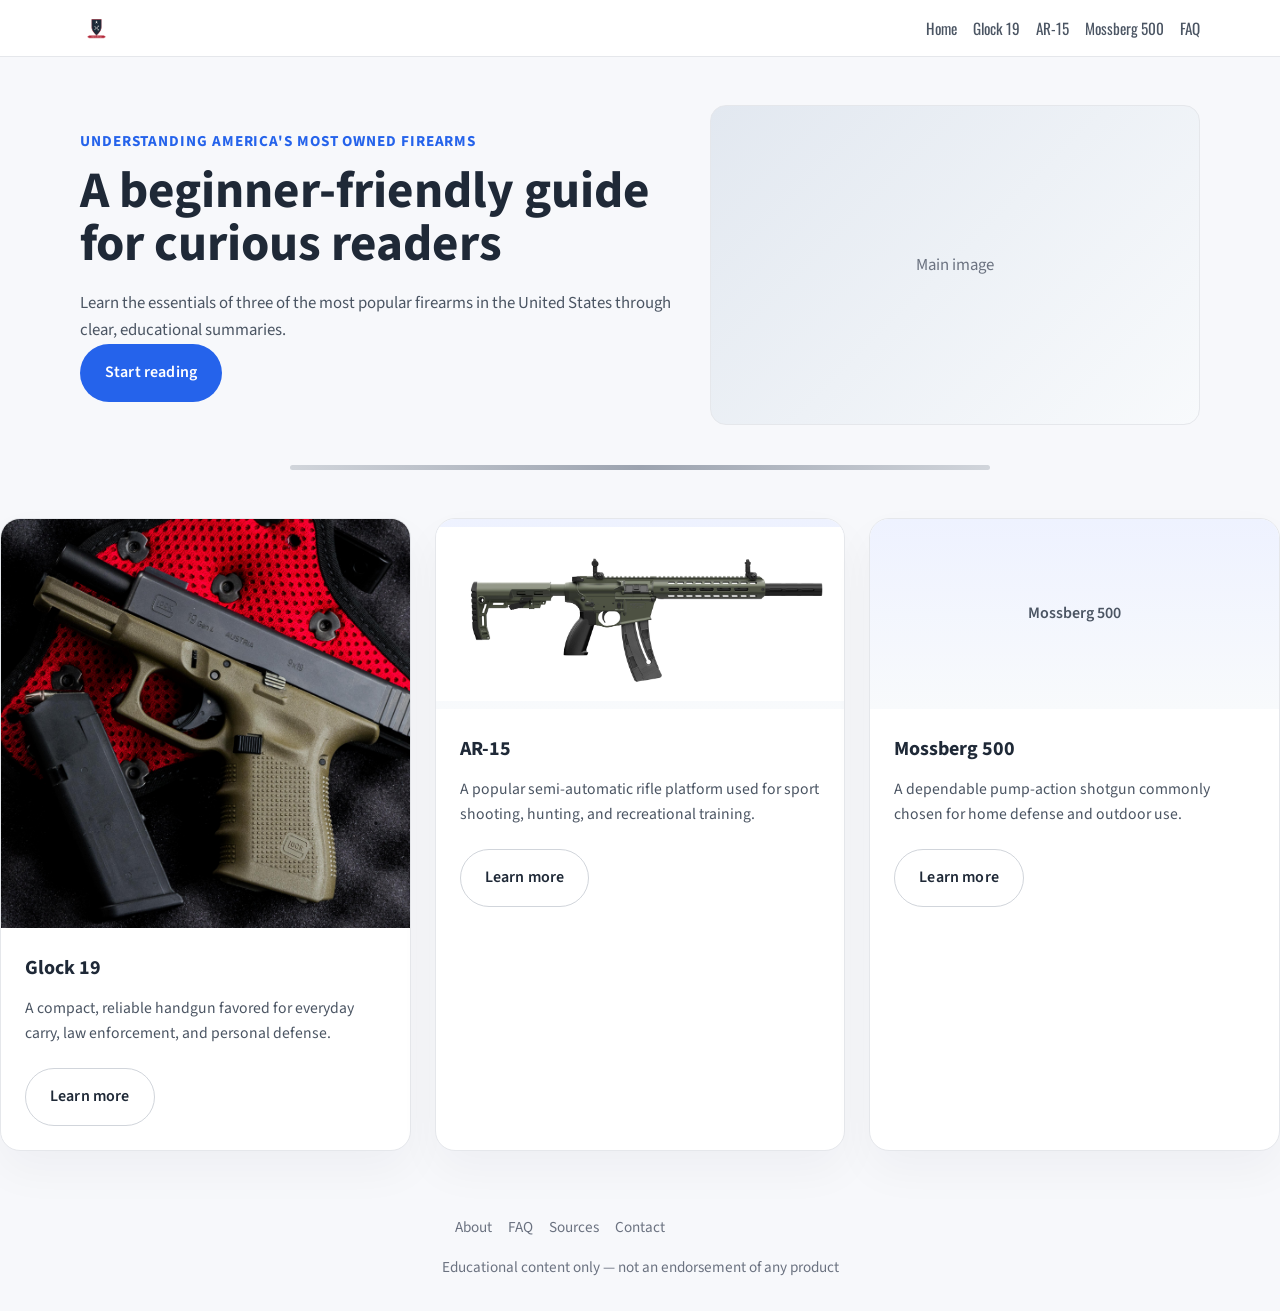
==== index.html @ eb1d18b3 "Add ar15.jpg image from yifu-zhang-site-plan folder to AR-15 card" ====
<!DOCTYPE html>
<html lang="en">
  <head>
    <meta charset="UTF-8" />
    <meta name="viewport" content="width=device-width, initial-scale=1.0" />
    <title>America's Most Owned Firearms</title>
    <link rel="stylesheet" href="yifu-zhang-site-plan/styles.css" />
  </head>
  <body>
    <header class="site-header">
      <div class="container header-inner">
        <a href="index.html" class="brand"><img src="yifu-zhang-site-plan/logo.png" alt="Site logo" /></a>
        <nav class="site-nav" aria-label="Main navigation">
          <a href="#home">Home</a>
          <a href="glock-19.html">Glock 19</a>
          <a href="ar-15.html">AR-15</a>
          <a href="mossberg-500.html">Mossberg 500</a>
          <a href="#faq">FAQ</a>
        </nav>
      </div>
    </header>

    <main>
      <section class="hero" id="home">
        <div class="container hero-grid">
          <div class="hero-copy">
            <p class="eyebrow">Understanding America's most owned firearms</p>
            <h1>A beginner-friendly guide for curious readers</h1>
            <p class="hero-text">
              Learn the essentials of three of the most popular firearms in the
              United States through clear, educational summaries.
            </p>
            <a href="#cards" class="btn btn-primary">Start reading</a>
          </div>
          <div class="hero-media" aria-hidden="true">
            <div class="hero-placeholder">Main image</div>
          </div>
        </div>
      </section>

      <section class="overview-divider" aria-hidden="true"></section>

      <section class="card-grid" id="cards">
        <article class="card" id="glock-19">
          <div class="card-image"><img src="glock19.jpg" alt="Glock 19" /></div>
          <div class="card-body">
            <h2>Glock 19</h2>
            <p>
              A compact, reliable handgun favored for everyday carry, law
              enforcement, and personal defense.
            </p>
            <a href="glock-19.html" class="btn btn-secondary">Learn more</a>
          </div>
        </article>

        <article class="card" id="ar-15">
          <div class="card-image"><img src="yifu-zhang-site-plan/ar15.jpg" alt="AR-15" /></div>
          <div class="card-body">
            <h2>AR-15</h2>
            <p>
              A popular semi-automatic rifle platform used for sport shooting,
              hunting, and recreational training.
            </p>
            <a href="ar-15.html" class="btn btn-secondary">Learn more</a>
          </div>
        </article>

        <article class="card" id="mossberg-500">
          <div class="card-image">Mossberg 500</div>
          <div class="card-body">
            <h2>Mossberg 500</h2>
            <p>
              A dependable pump-action shotgun commonly chosen for home defense
              and outdoor use.
            </p>
            <a href="mossberg-500.html" class="btn btn-secondary">Learn more</a>
          </div>
        </article>
      </section>
    </main>

    <footer class="site-footer">
      <div class="container footer-links">
        <a href="#about">About</a>
        <a href="#faq">FAQ</a>
        <a href="#sources">Sources</a>
        <a href="#contact">Contact</a>
      </div>
      <p>Educational content only — not an endorsement of any product</p>
    </footer>
  </body>
</html>
---- yifu-zhang-site-plan/styles.css ----
@import url('https://fonts.googleapis.com/css2?family=Oswald:wght@400;600;700&family=Source+Sans+Pro:wght@400;600&display=swap');

/* Homepage styles */
:root {
  color-scheme: light;
  color: #1f2937;
  background: #f7f8fb;
  font-family: 'Source Sans Pro', Inter, system-ui, -apple-system, BlinkMacSystemFont, "Segoe UI", sans-serif;
  line-height: 1.6;
}

* {
  box-sizing: border-box;
}

body {
  margin: 0;
  min-height: 100vh;
  background: #f7f8fb;
}

a {
  color: inherit;
  text-decoration: none;
}

img {
  max-width: 100%;
  display: block;
}

.container {
  width: min(1120px, calc(100% - 2rem));
  margin: 0 auto;
}

.site-header {
  position: sticky;
  top: 0;
  z-index: 5;
  background: rgba(255,255,255,0.92);
  backdrop-filter: blur(12px);
  border-bottom: 1px solid #e5e7eb;
  font-family: 'Oswald', sans-serif;
}

.header-inner {
  display: flex;
  align-items: center;
  justify-content: space-between;
  gap: 1rem;
  padding: 1rem 0;
}

.brand {
  font-weight: 700;
  font-size: 1.05rem;
  letter-spacing: 0.04em;
  padding: 0;
  border: none;
  border-radius: 0;
  background: transparent;
  display: flex;
  align-items: center;
  flex-shrink: 0;
}

.brand img {
  height: 24px;
  width: auto;
}

.site-nav {
  display: flex;
  flex-wrap: wrap;
  gap: 1rem;
  font-size: 0.95rem;
}

.site-nav a {
  color: #4b5563;
}

.hero {
  padding: 3rem 0 2.5rem;
}

.hero-grid {
  display: grid;
  gap: 2rem;
  align-items: center;
  grid-template-columns: 1.1fr 0.9fr;
}

.hero-copy {
  max-width: 640px;
}

.eyebrow {
  margin: 0 0 0.75rem;
  font-size: 0.95rem;
  color: #2563eb;
  font-weight: 700;
  letter-spacing: 0.06em;
  text-transform: uppercase;
}

.hero-copy h1 {
  margin: 0;
  font-size: clamp(2.5rem, 4vw, 4.5rem);
  line-height: 1.02;
}

.hero-text {
  margin: 1.25rem 0 0;
  max-width: 40rem;
  color: #4b5563;
  font-size: 1.05rem;
}

.btn {
  display: inline-flex;
  align-items: center;
  justify-content: center;
  padding: 0.95rem 1.5rem;
  border-radius: 999px;
  font-weight: 600;
  letter-spacing: 0.01em;
  transition: transform 0.2s ease, background-color 0.2s ease, color 0.2s ease;
}

.btn:hover {
  transform: translateY(-1px);
}

.btn-primary {
  background: #2563eb;
  color: #ffffff;
  border: 1px solid transparent;
}

.btn-secondary {
  background: #ffffff;
  color: #1f2937;
  border: 1px solid #d1d5db;
}

.hero-media {
  display: flex;
  justify-content: center;
}

.hero-placeholder {
  min-height: 320px;
  width: 100%;
  background: linear-gradient(135deg, #e2e8f0 0%, #f8fafc 100%);
  border-radius: 1rem;
  border: 1px solid #e5e7eb;
  display: grid;
  place-items: center;
  color: #6b7280;
  font-size: 1.05rem;
}

.overview-divider {
  margin: 0 auto;
  height: 0.3rem;
  width: min(80%, 700px);
  border-radius: 999px;
  background: linear-gradient(90deg, #d1d5db, #9ca3af, #d1d5db);
}

.card-grid {
  margin: 3rem auto 0;
  display: grid;
  gap: 1.5rem;
  grid-template-columns: repeat(3, minmax(0, 1fr));
}

.card {
  background: #ffffff;
  border: 1px solid #e5e7eb;
  border-radius: 1.25rem;
  overflow: hidden;
  box-shadow: 0 20px 45px rgba(15, 23, 42, 0.04);
}

.card-image {
  min-height: 190px;
  background: linear-gradient(180deg, #eef2ff 0%, #f8fafc 100%);
  display: grid;
  place-items: center;
  color: #4b5563;
  font-size: 1rem;
  font-weight: 600;
}

.card-body {
  padding: 1.5rem;
}

.card-body h2 {
  margin: 0 0 0.75rem;
  font-size: 1.25rem;
}

.card-body p {
  margin: 0 0 1.35rem;
  color: #4b5563;
  font-size: 0.98rem;
}

.footer-links {
  display: flex;
  flex-wrap: wrap;
  justify-content: center;
  gap: 1rem;
  margin: 3rem 0 1rem;
  font-size: 0.95rem;
  color: #6b7280;
}

.site-footer {
  text-align: center;
  padding: 1rem 0 2rem;
  color: #6b7280;
  font-size: 0.95rem;
}

.site-footer p {
  margin: 0;
}

@media (max-width: 900px) {
  .hero-grid {
    grid-template-columns: 1fr;
  }

  .card-grid {
    grid-template-columns: repeat(2, minmax(0, 1fr));
  }
}

@media (max-width: 640px) {
  .header-inner {
    flex-direction: column;
    align-items: start;
  }

  .site-nav {
    width: 100%;
    justify-content: space-between;
  }

  .card-grid {
    grid-template-columns: 1fr;
  }

  .hero {
    padding-top: 2rem;
  }
}
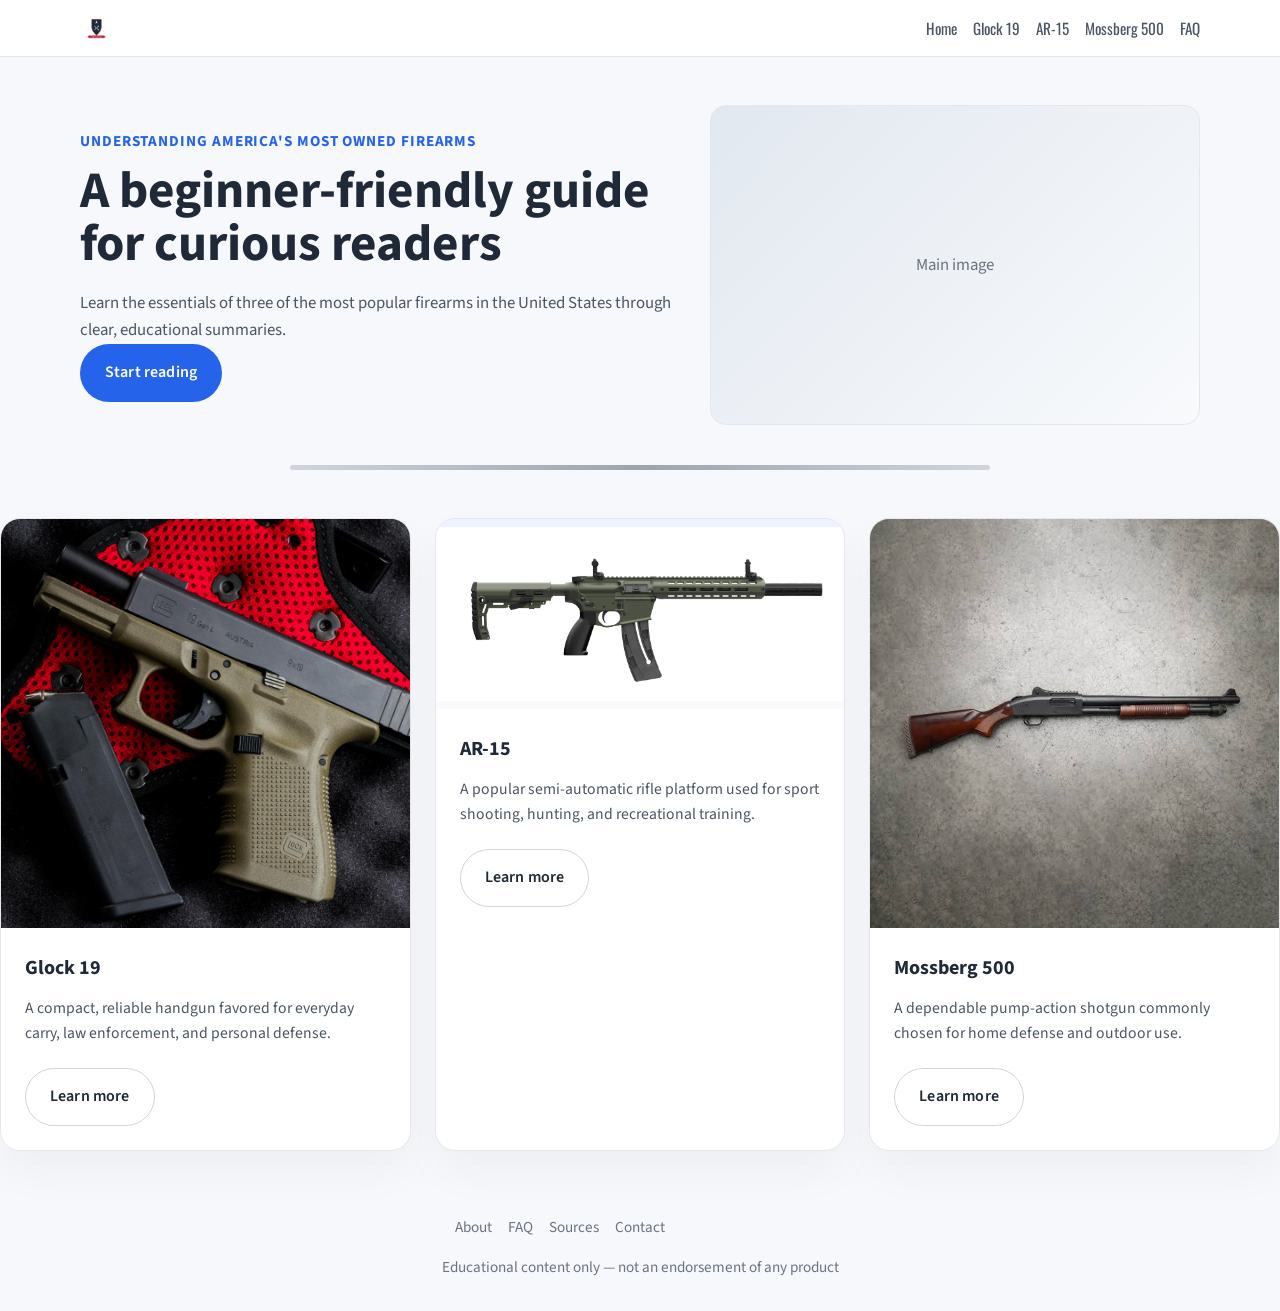
==== commit 2a2207eb: "Add mossberg500.jpg image to Mossberg 500 card" ====
--- a/index.html
+++ b/index.html
@@ -66,7 +66,7 @@
         </article>
 
         <article class="card" id="mossberg-500">
-          <div class="card-image">Mossberg 500</div>
+          <div class="card-image"><img src="yifu-zhang-site-plan/mossberg500.jpg" alt="Mossberg 500" /></div>
           <div class="card-body">
             <h2>Mossberg 500</h2>
             <p>
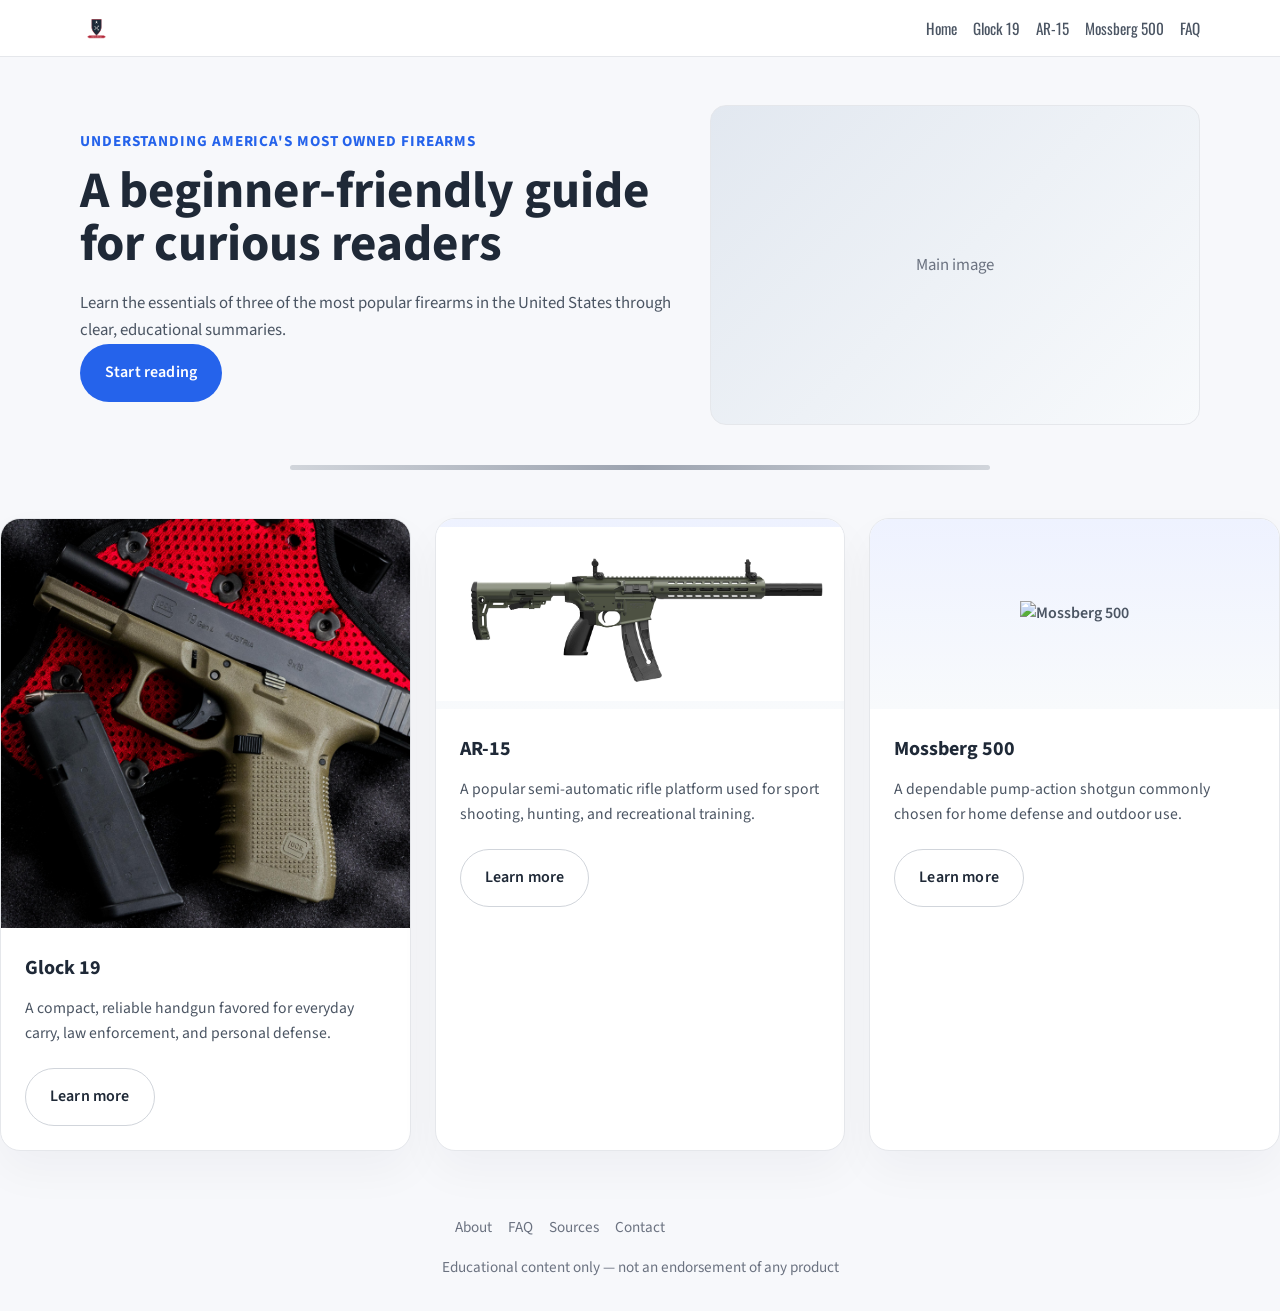
==== commit 9f31614f: "Fix Mossberg 500 image path" ====
--- a/index.html
+++ b/index.html
@@ -66,7 +66,7 @@
         </article>
 
         <article class="card" id="mossberg-500">
-          <div class="card-image"><img src="yifu-zhang-site-plan/mossberg500.jpg" alt="Mossberg 500" /></div>
+          <div class="card-image"><img src="mossberg500.jpg" alt="Mossberg 500" /></div>
           <div class="card-body">
             <h2>Mossberg 500</h2>
             <p>
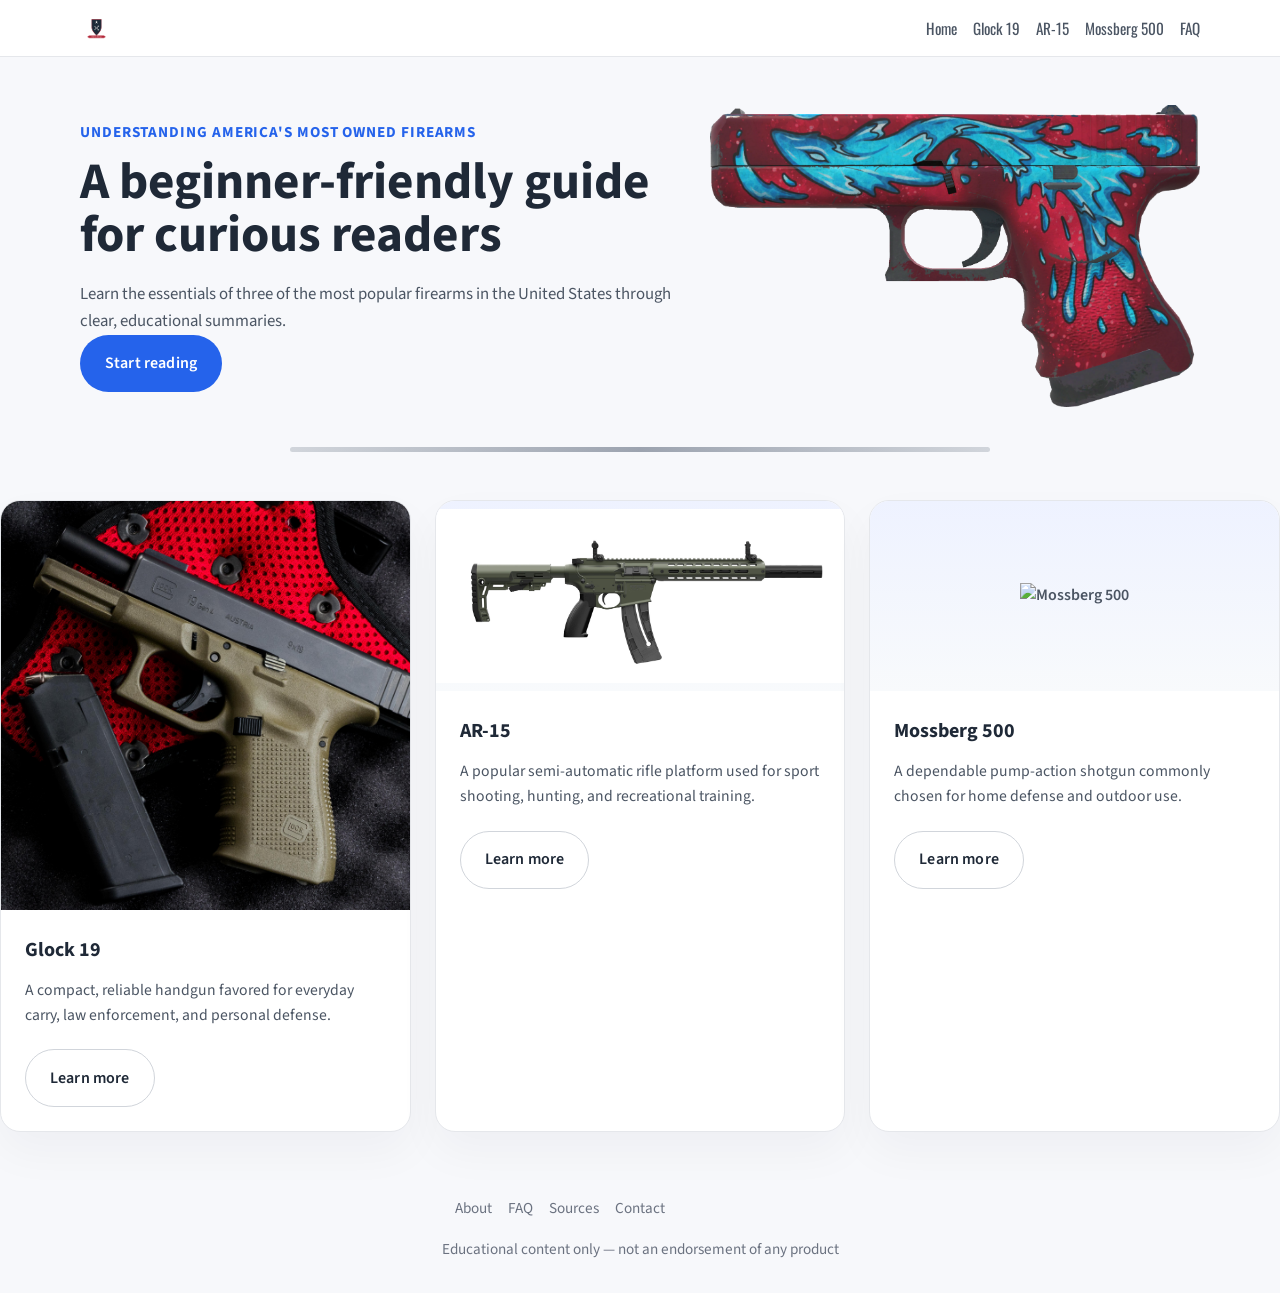
==== commit 47480594: "Replace hero placeholder with waterelemental-front.webp image" ====
--- a/index.html
+++ b/index.html
@@ -33,7 +33,7 @@
             <a href="#cards" class="btn btn-primary">Start reading</a>
           </div>
           <div class="hero-media" aria-hidden="true">
-            <div class="hero-placeholder">Main image</div>
+            <img src="yifu-zhang-site-plan/waterelemental-front.webp" alt="Water Elemental" />
           </div>
         </div>
       </section>
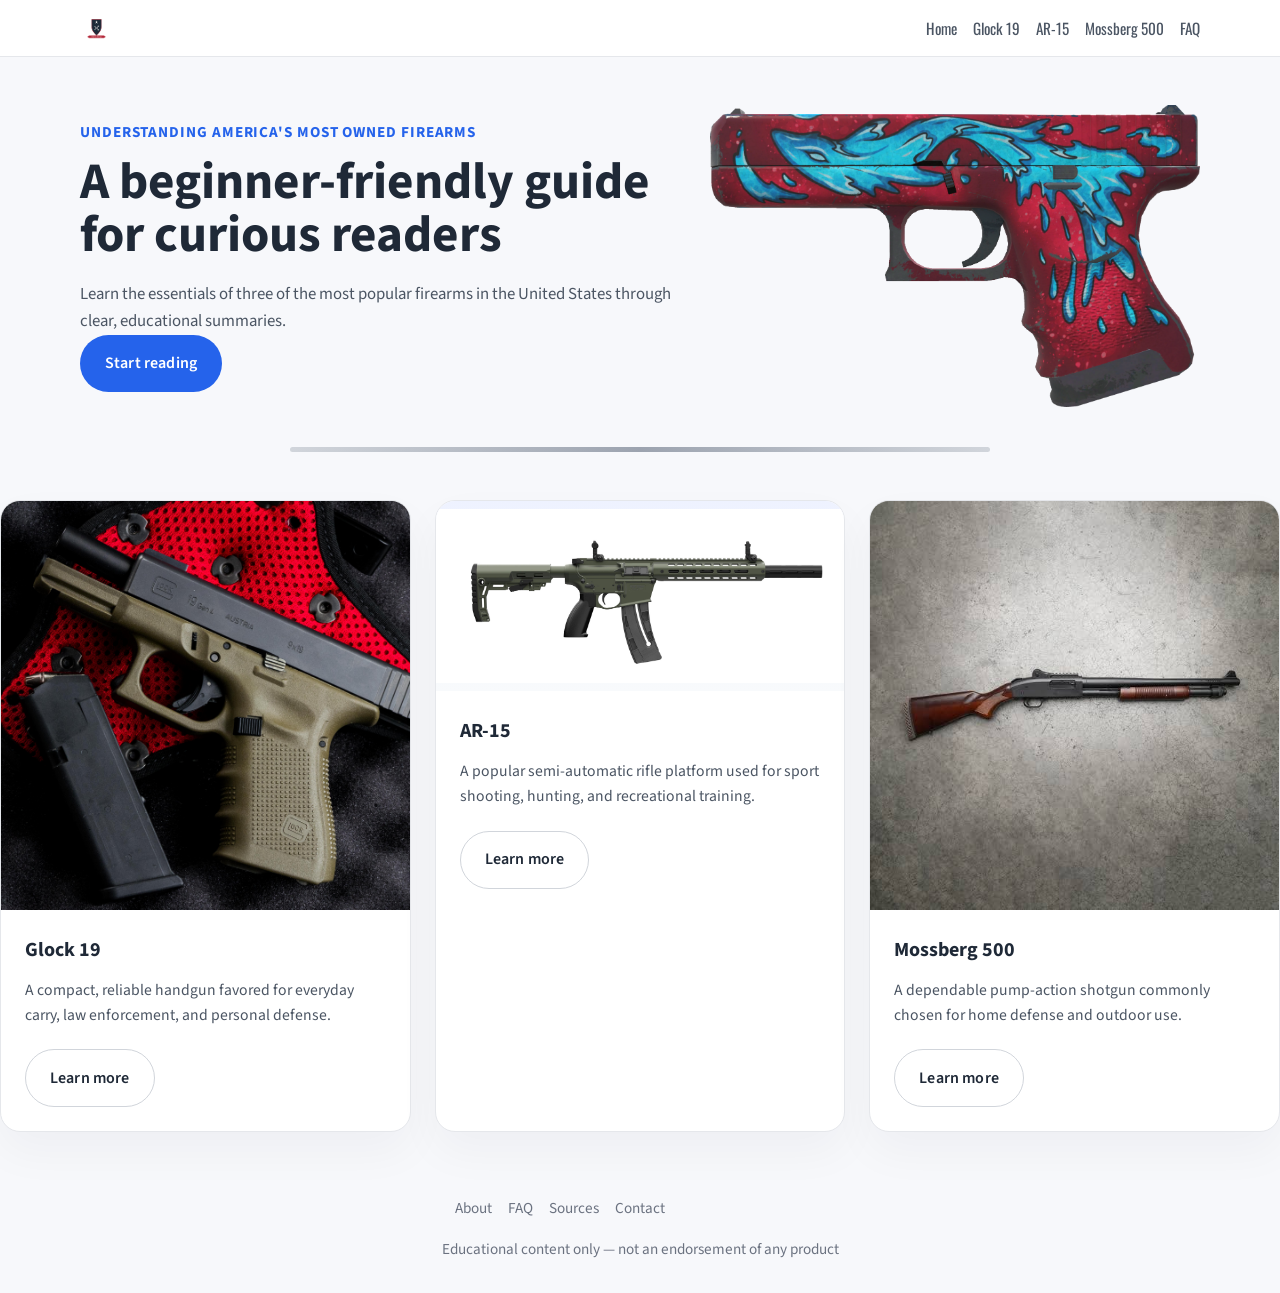
==== commit d81311c9: "Update image source for Mossberg 500 card" ====
--- a/index.html
+++ b/index.html
@@ -66,7 +66,7 @@
         </article>
 
         <article class="card" id="mossberg-500">
-          <div class="card-image"><img src="mossberg500.jpg" alt="Mossberg 500" /></div>
+          <div class="card-image"><img src="yifu-zhang-site-plan/mossberg500.jpg" alt="Mossberg 500" /></div>
           <div class="card-body">
             <h2>Mossberg 500</h2>
             <p>
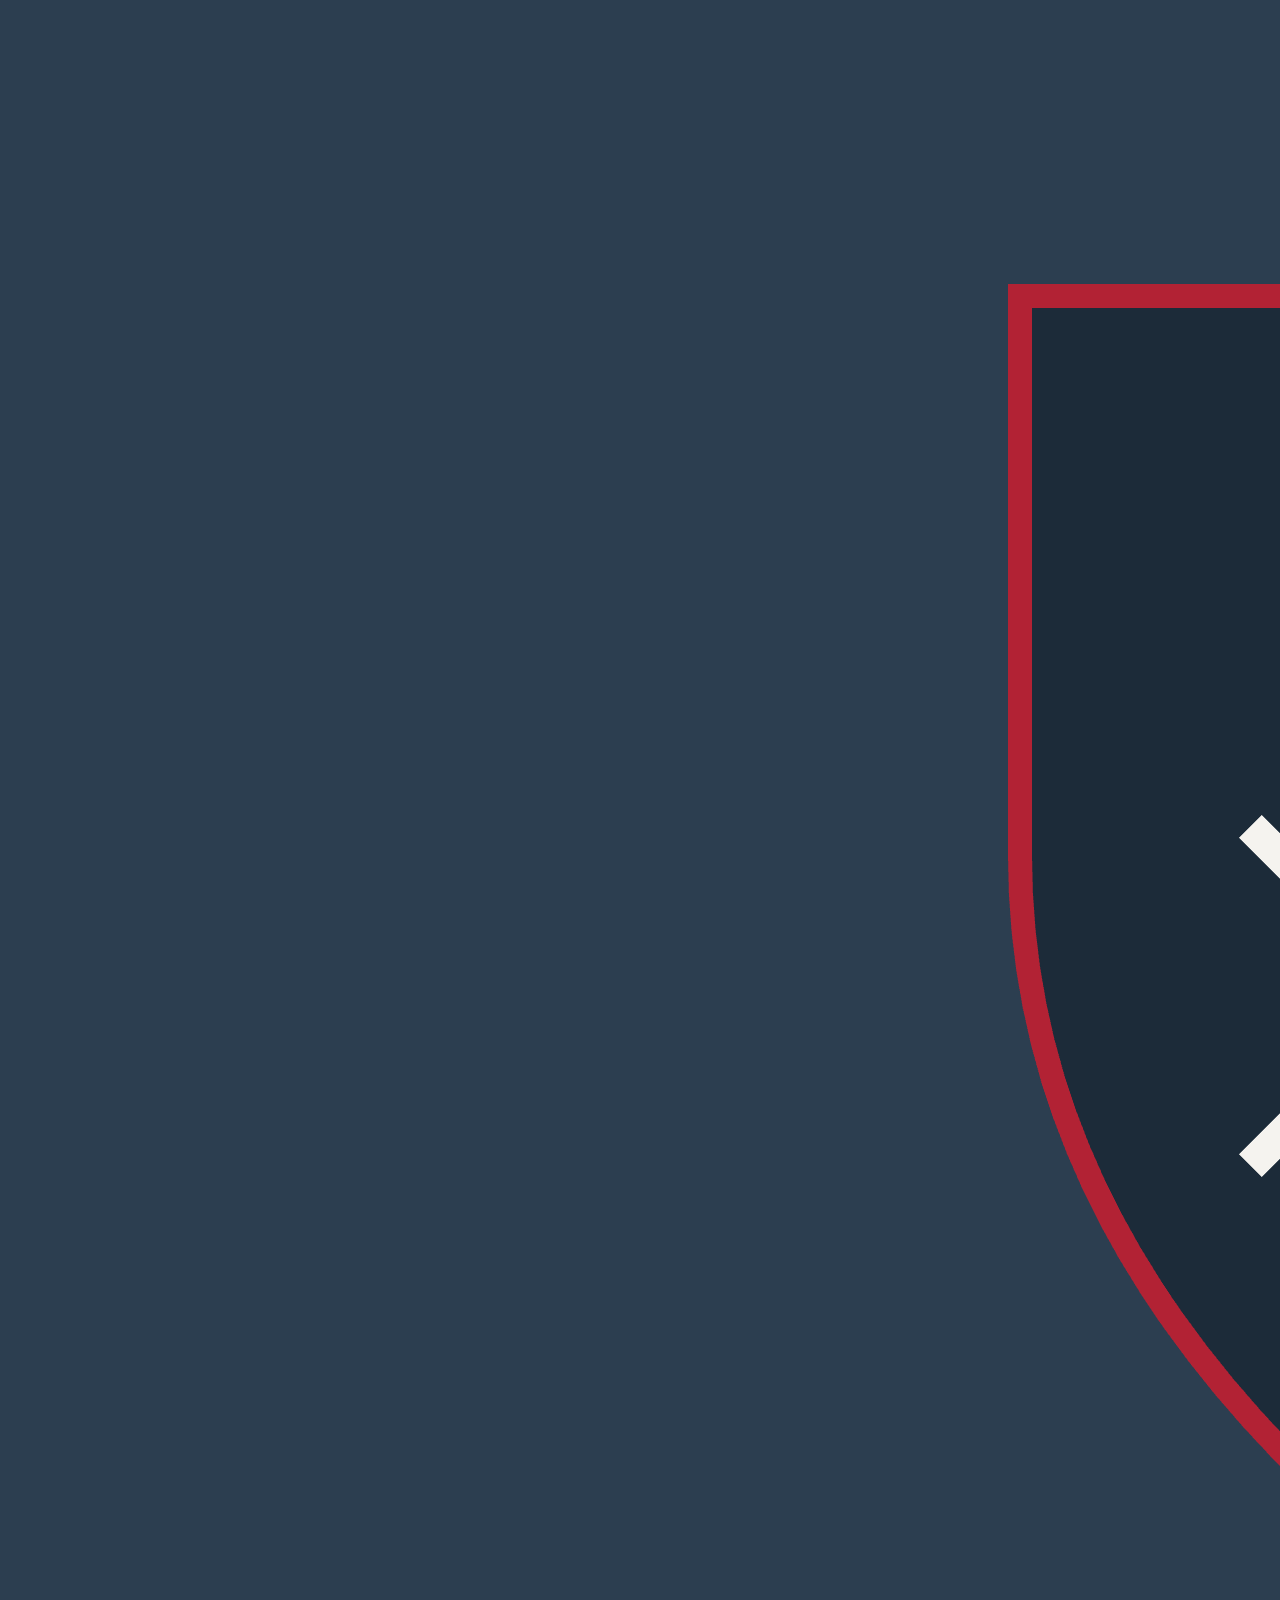
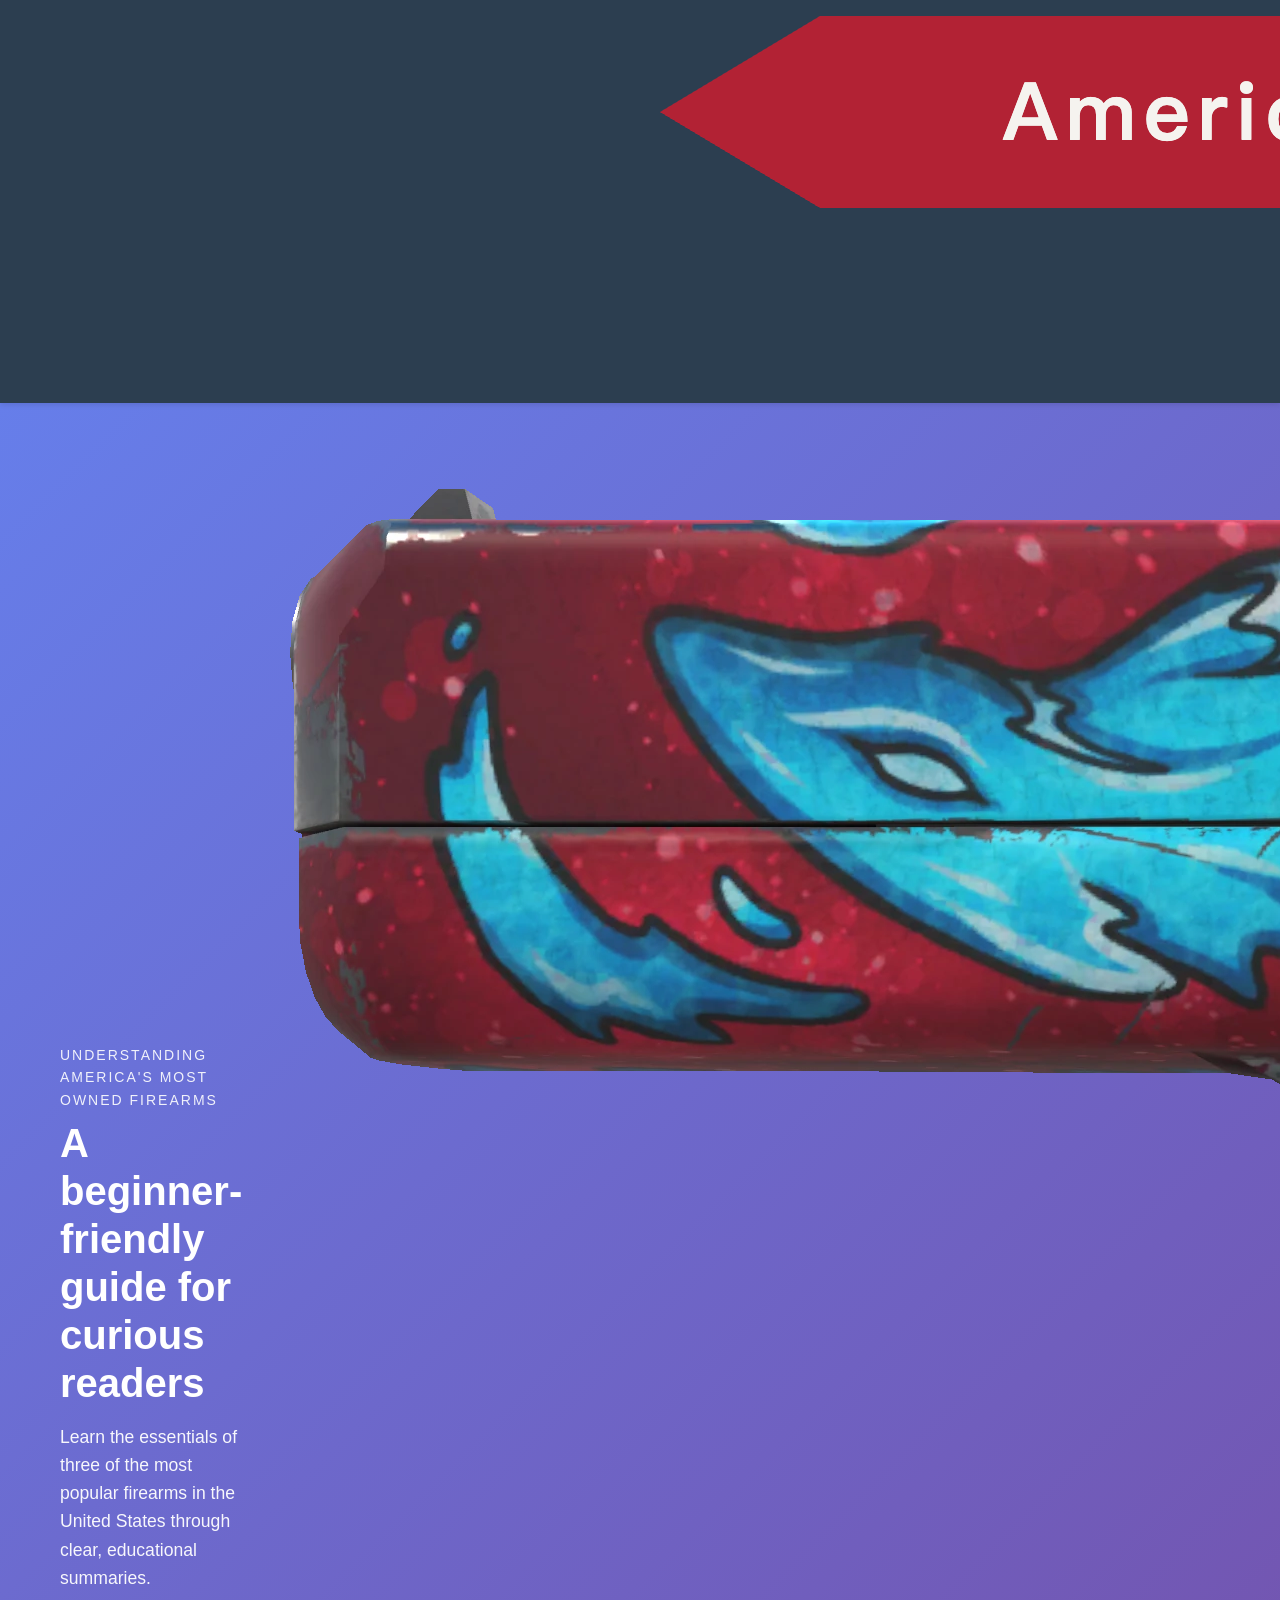
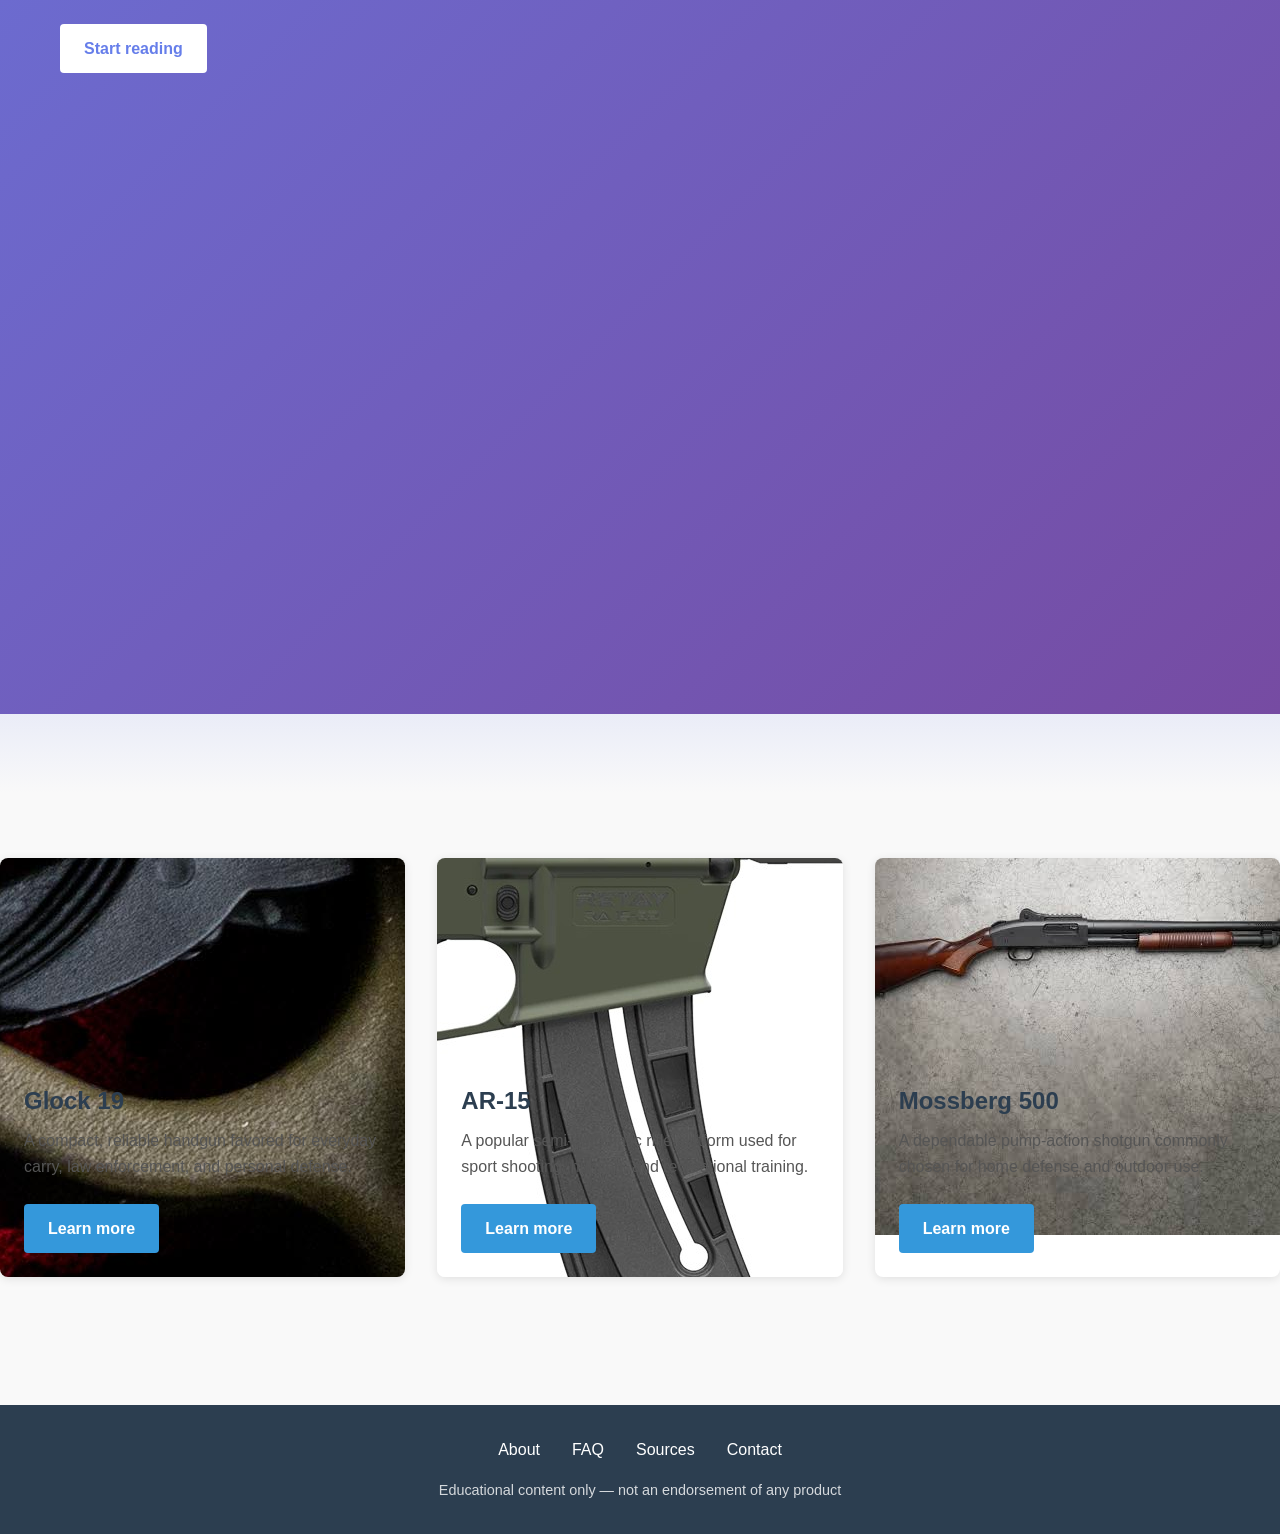
==== commit 6a32d646: "Fix CSS stylesheet path - was pointing to wrong directory" ====
--- a/index.html
+++ b/index.html
@@ -4,7 +4,7 @@
     <meta charset="UTF-8" />
     <meta name="viewport" content="width=device-width, initial-scale=1.0" />
     <title>America's Most Owned Firearms</title>
-    <link rel="stylesheet" href="yifu-zhang-site-plan/styles.css" />
+    <link rel="stylesheet" href="styles.css" />
   </head>
   <body>
     <header class="site-header">
--- a/styles.css
+++ b/styles.css
@@ -0,0 +1,270 @@
+/* General Styles */
+* {
+  margin: 0;
+  padding: 0;
+  box-sizing: border-box;
+}
+
+body {
+  font-family: 'Segoe UI', Tahoma, Geneva, Verdana, sans-serif;
+  line-height: 1.6;
+  color: #333;
+  background-color: #f9f9f9;
+}
+
+/* Container */
+.container {
+  max-width: 1200px;
+  margin: 0 auto;
+  padding: 0 20px;
+}
+
+/* Header */
+.site-header {
+  background-color: #2c3e50;
+  color: white;
+  padding: 1rem 0;
+  position: sticky;
+  top: 0;
+  z-index: 100;
+  box-shadow: 0 2px 5px rgba(0, 0, 0, 0.1);
+}
+
+.header-inner {
+  display: flex;
+  justify-content: space-between;
+  align-items: center;
+}
+
+.brand {
+  font-size: 1.5rem;
+  font-weight: bold;
+  color: white;
+  text-decoration: none;
+}
+
+.site-nav {
+  display: flex;
+  gap: 2rem;
+}
+
+.site-nav a {
+  color: white;
+  text-decoration: none;
+  transition: color 0.3s ease;
+}
+
+.site-nav a:hover {
+  color: #3498db;
+}
+
+/* Main Content */
+main {
+  min-height: calc(100vh - 200px);
+}
+
+/* Hero Section */
+.hero {
+  background: linear-gradient(135deg, #667eea 0%, #764ba2 100%);
+  color: white;
+  padding: 4rem 0;
+}
+
+.hero-grid {
+  display: grid;
+  grid-template-columns: 1fr 1fr;
+  gap: 3rem;
+  align-items: center;
+}
+
+.eyebrow {
+  font-size: 0.875rem;
+  text-transform: uppercase;
+  letter-spacing: 2px;
+  margin-bottom: 0.5rem;
+  opacity: 0.9;
+}
+
+.hero h1 {
+  font-size: 2.5rem;
+  margin-bottom: 1rem;
+  line-height: 1.2;
+}
+
+.hero-text {
+  font-size: 1.1rem;
+  margin-bottom: 2rem;
+  opacity: 0.95;
+}
+
+.hero-placeholder {
+  background-color: rgba(255, 255, 255, 0.2);
+  height: 300px;
+  display: flex;
+  align-items: center;
+  justify-content: center;
+  border-radius: 8px;
+  font-size: 1.5rem;
+  color: rgba(255, 255, 255, 0.6);
+}
+
+/* Buttons */
+.btn {
+  display: inline-block;
+  padding: 0.75rem 1.5rem;
+  border-radius: 4px;
+  text-decoration: none;
+  font-weight: 600;
+  transition: all 0.3s ease;
+  cursor: pointer;
+  border: none;
+}
+
+.btn-primary {
+  background-color: white;
+  color: #667eea;
+}
+
+.btn-primary:hover {
+  background-color: #f0f0f0;
+  transform: translateY(-2px);
+  box-shadow: 0 4px 12px rgba(0, 0, 0, 0.15);
+}
+
+.btn-secondary {
+  background-color: #3498db;
+  color: white;
+}
+
+.btn-secondary:hover {
+  background-color: #2980b9;
+  transform: translateY(-2px);
+}
+
+/* Overview Divider */
+.overview-divider {
+  height: 80px;
+  background: linear-gradient(to bottom, rgba(102, 126, 234, 0.1), transparent);
+}
+
+/* Card Grid */
+.card-grid {
+  display: grid;
+  grid-template-columns: repeat(auto-fit, minmax(300px, 1fr));
+  gap: 2rem;
+  padding: 4rem 0;
+}
+
+.card {
+  background: white;
+  border-radius: 8px;
+  overflow: hidden;
+  box-shadow: 0 2px 10px rgba(0, 0, 0, 0.1);
+  transition: all 0.3s ease;
+}
+
+.card:hover {
+  box-shadow: 0 8px 25px rgba(0, 0, 0, 0.15);
+  transform: translateY(-5px);
+}
+
+.card-image {
+  background: linear-gradient(135deg, #667eea 0%, #764ba2 100%);
+  height: 200px;
+  display: flex;
+  align-items: center;
+  justify-content: center;
+  color: white;
+  font-size: 1.5rem;
+  font-weight: bold;
+}
+
+.card-body {
+  padding: 1.5rem;
+}
+
+.card-body h2 {
+  margin-bottom: 0.5rem;
+  color: #2c3e50;
+}
+
+.card-body p {
+  color: #555;
+  margin-bottom: 1.5rem;
+}
+
+/* Footer */
+.site-footer {
+  background-color: #2c3e50;
+  color: white;
+  padding: 2rem 0;
+  text-align: center;
+  margin-top: 4rem;
+}
+
+.footer-links {
+  display: flex;
+  justify-content: center;
+  gap: 2rem;
+  margin-bottom: 1rem;
+}
+
+.footer-links a {
+  color: white;
+  text-decoration: none;
+  transition: color 0.3s ease;
+}
+
+.footer-links a:hover {
+  color: #3498db;
+}
+
+.site-footer p {
+  font-size: 0.9rem;
+  opacity: 0.8;
+}
+
+/* Responsive Design */
+@media (max-width: 768px) {
+  .hero-grid {
+    grid-template-columns: 1fr;
+  }
+
+  .hero h1 {
+    font-size: 1.8rem;
+  }
+
+  .site-nav {
+    gap: 1rem;
+    font-size: 0.9rem;
+  }
+
+  .footer-links {
+    flex-wrap: wrap;
+    gap: 1rem;
+  }
+
+  .card-grid {
+    grid-template-columns: 1fr;
+  }
+}
+
+@media (max-width: 480px) {
+  .header-inner {
+    flex-direction: column;
+    gap: 1rem;
+  }
+
+  .site-nav {
+    flex-direction: column;
+    gap: 0.5rem;
+  }
+
+  .hero h1 {
+    font-size: 1.5rem;
+  }
+
+  .eyebrow {
+    font-size: 0.75rem;
+  }
+}
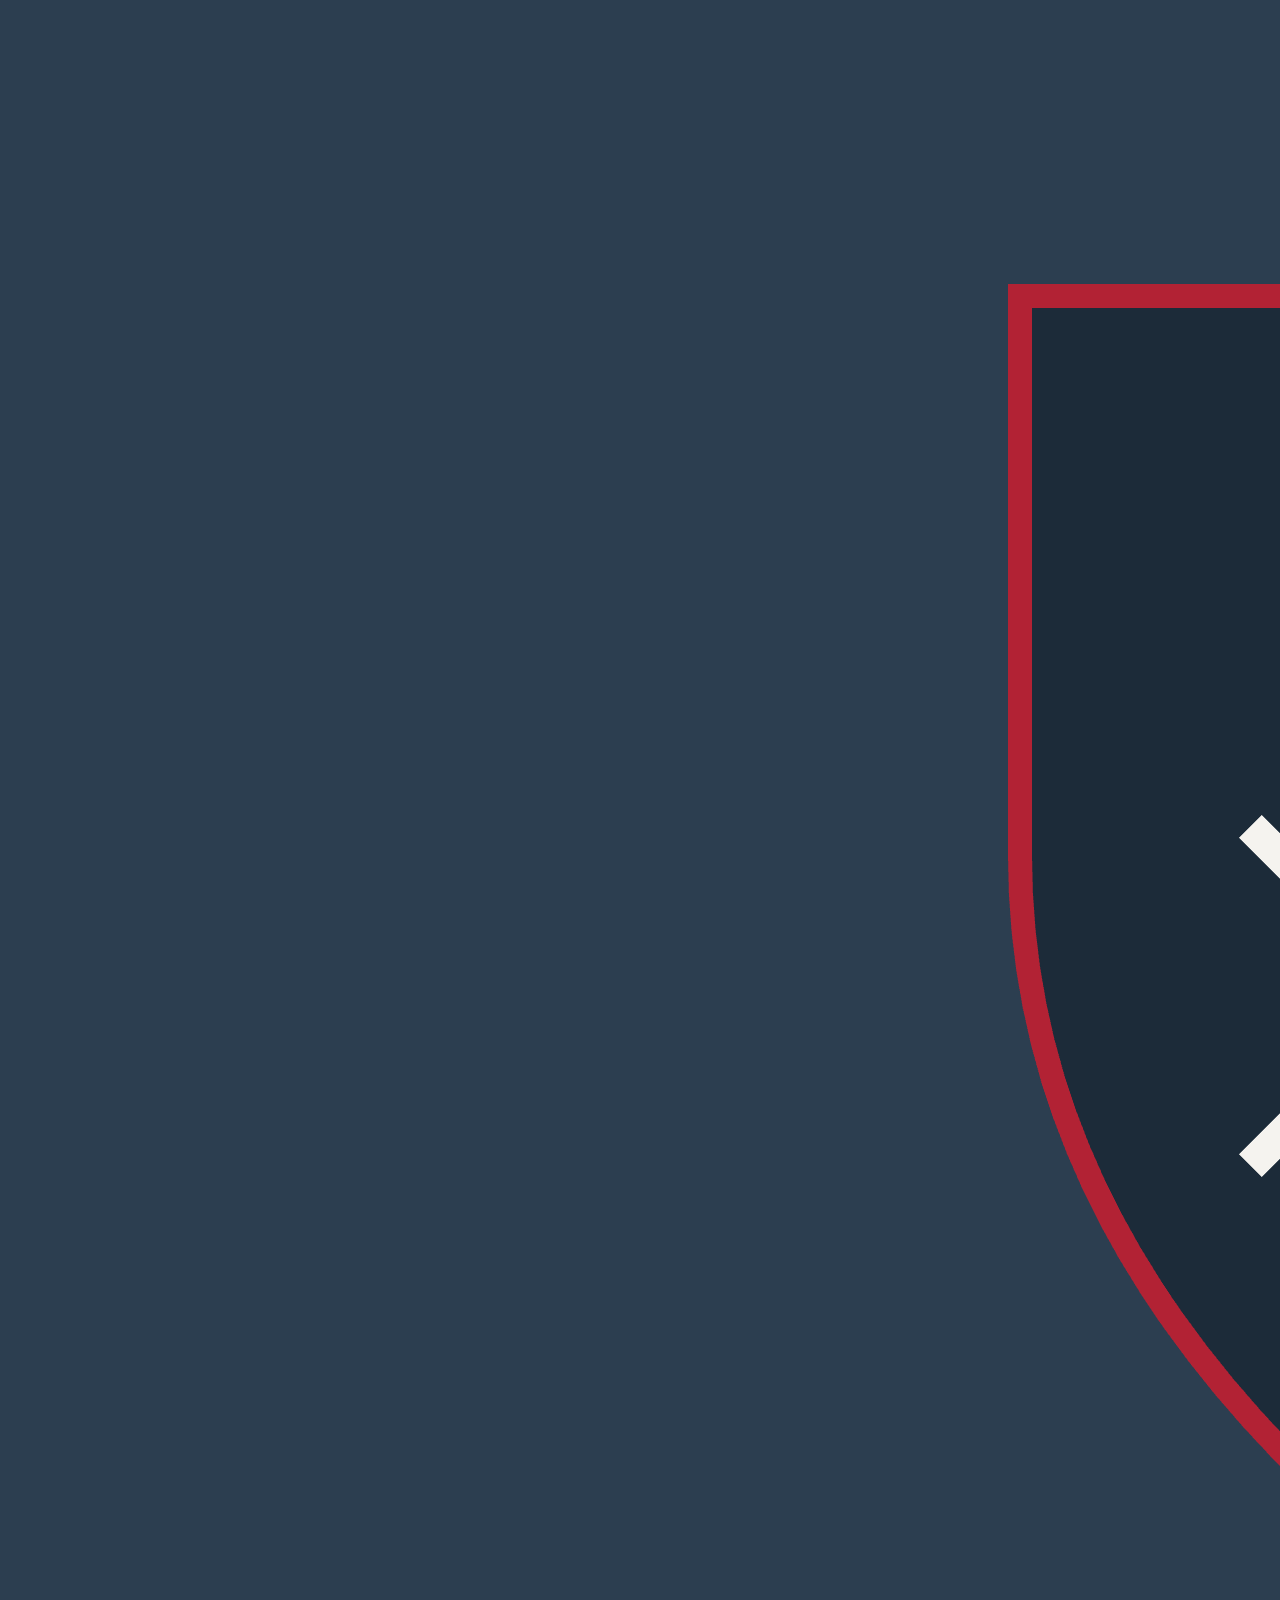
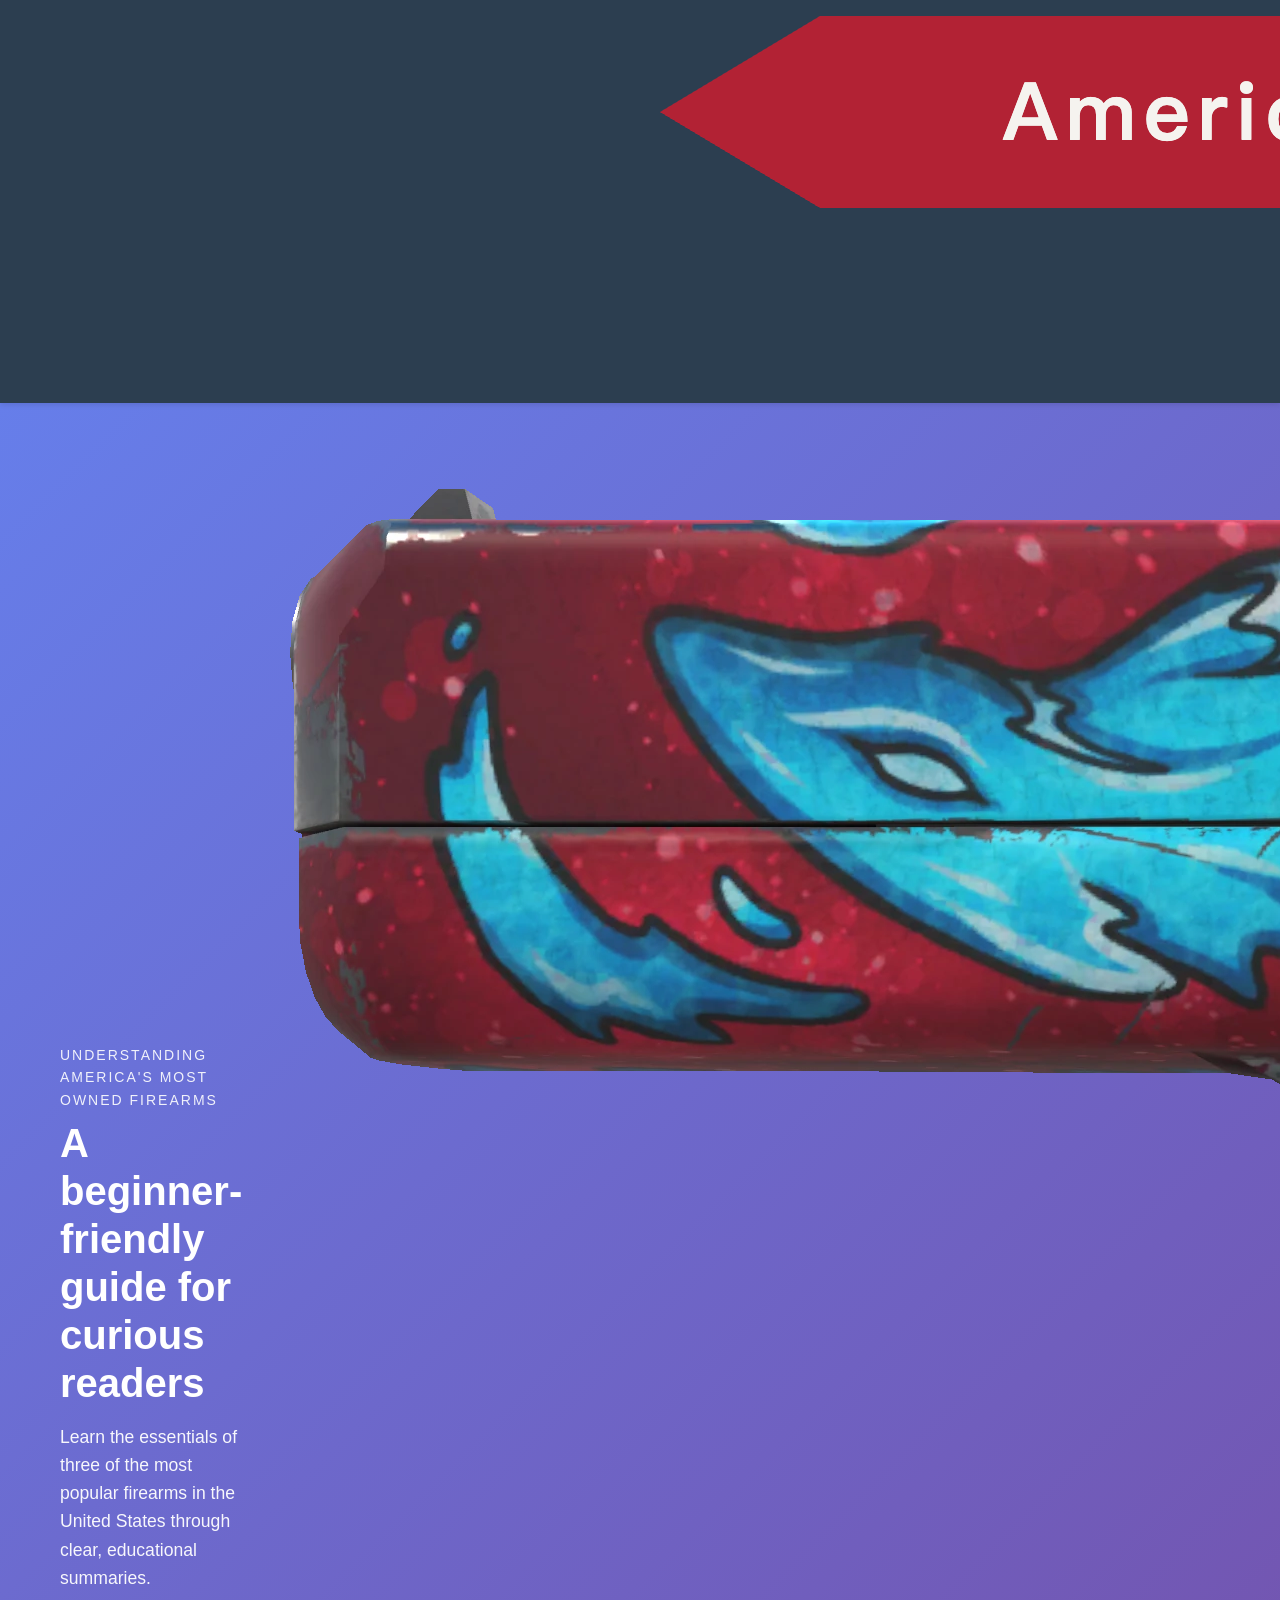
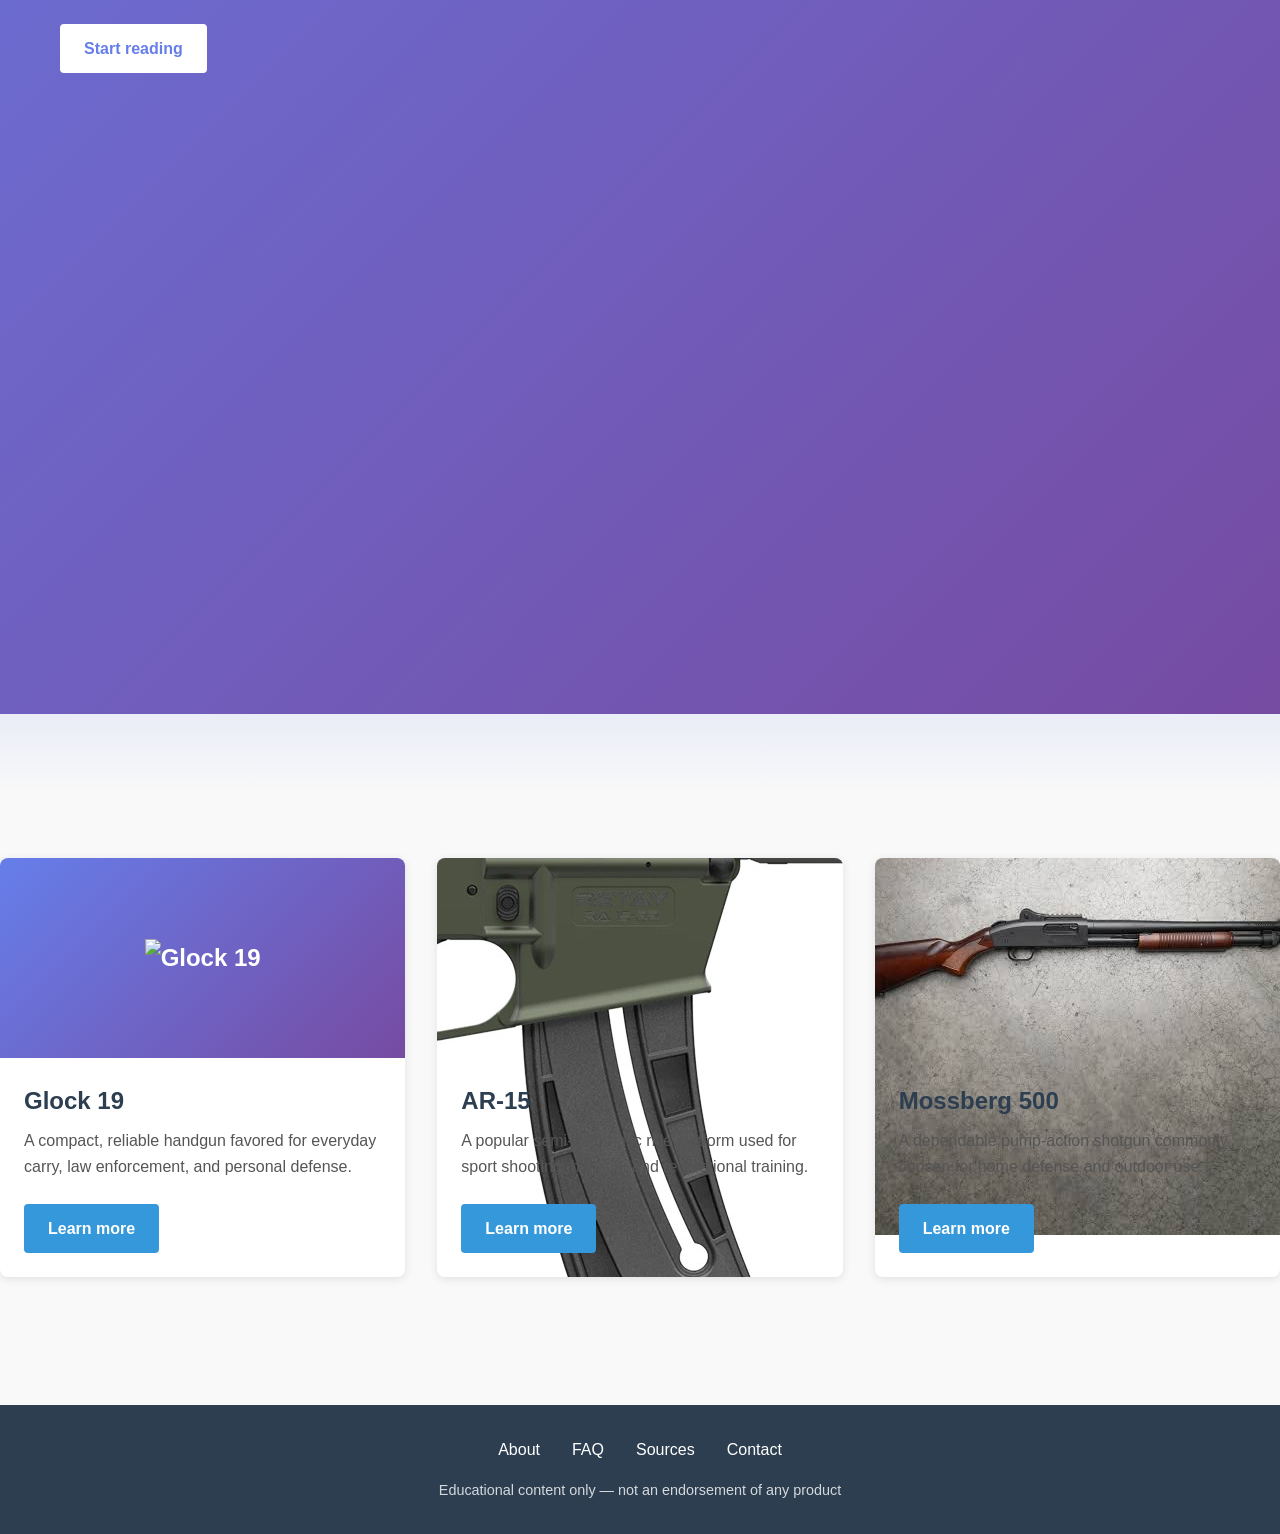
==== commit e5f95a00: "Fix inconsistent image paths - move glock19.jpg to yifu-zhang-site-plan directory path" ====
--- a/index.html
+++ b/index.html
@@ -42,7 +42,7 @@
 
       <section class="card-grid" id="cards">
         <article class="card" id="glock-19">
-          <div class="card-image"><img src="glock19.jpg" alt="Glock 19" /></div>
+          <div class="card-image"><img src="yifu-zhang-site-plan/glock19.jpg" alt="Glock 19" /></div>
           <div class="card-body">
             <h2>Glock 19</h2>
             <p>
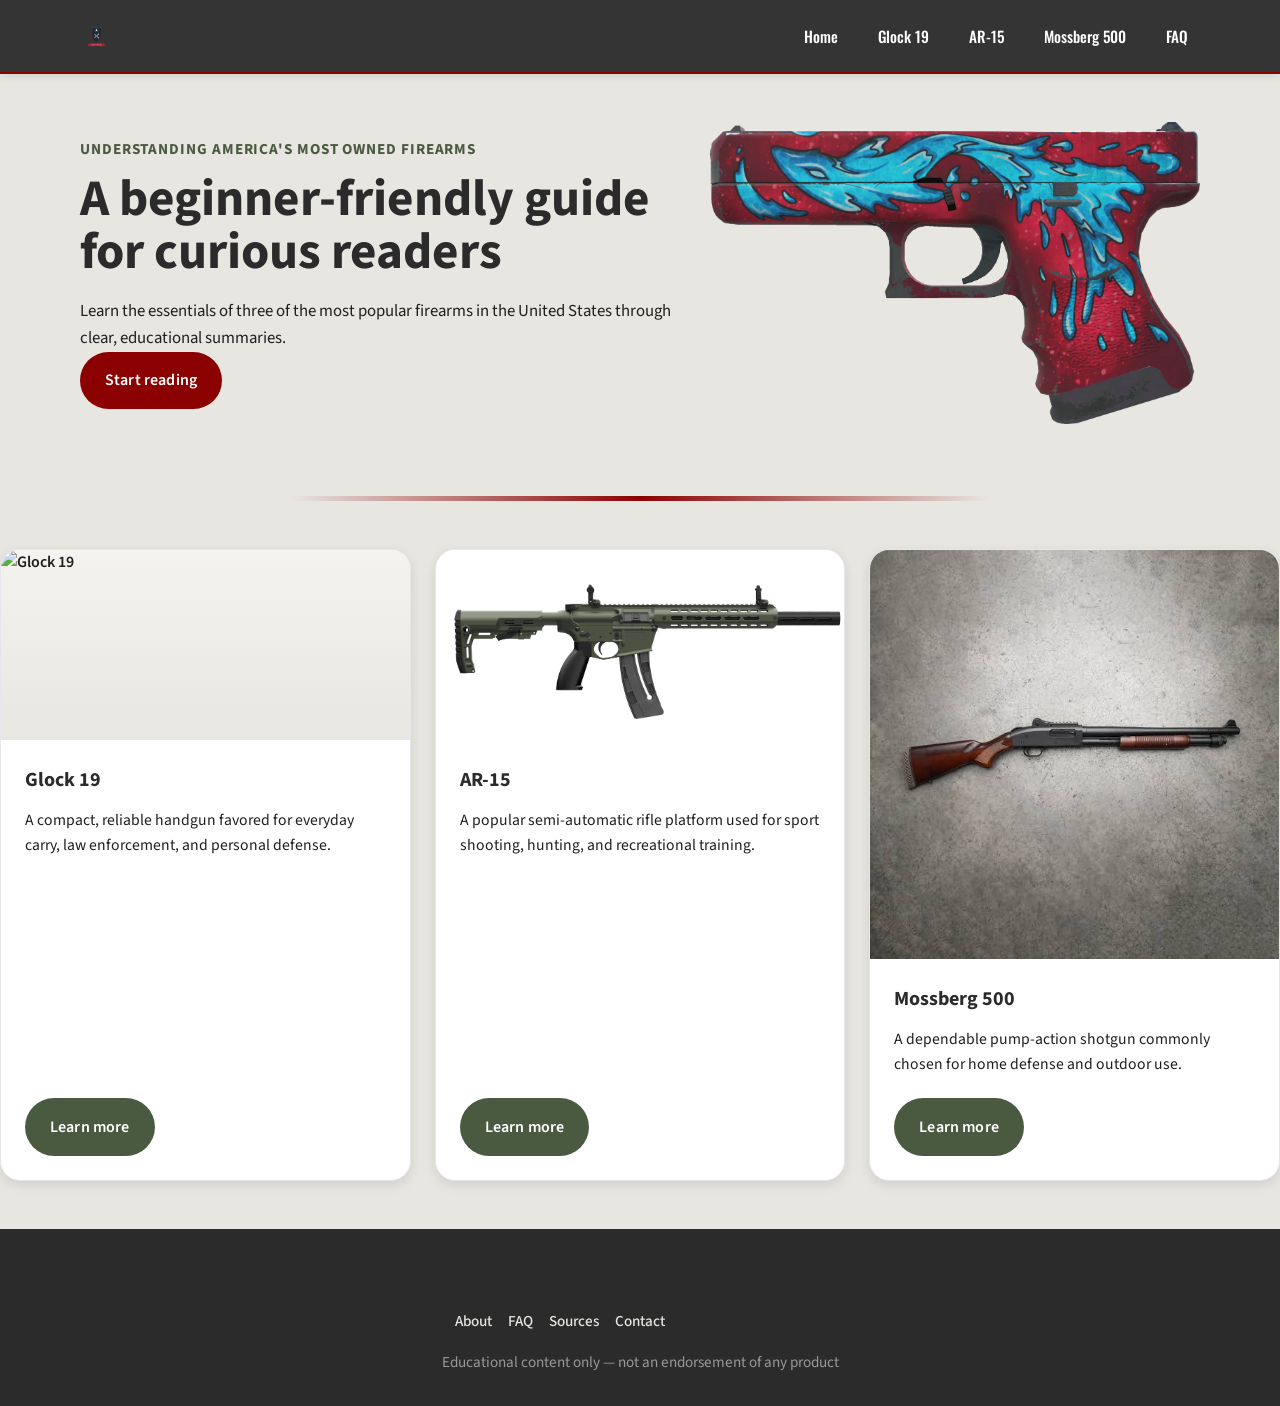
==== commit fec042bf: "Load yifu stylesheet in index.html to apply card image sizing rules" ====
--- a/index.html
+++ b/index.html
@@ -4,7 +4,7 @@
     <meta charset="UTF-8" />
     <meta name="viewport" content="width=device-width, initial-scale=1.0" />
     <title>America's Most Owned Firearms</title>
-    <link rel="stylesheet" href="styles.css" />
+    <link rel="stylesheet" href="yifu-zhang-site-plan/styles.css" />
   </head>
   <body>
     <header class="site-header">
--- a/yifu-zhang-site-plan/styles.css
+++ b/yifu-zhang-site-plan/styles.css
@@ -0,0 +1,387 @@
+@import url('https://fonts.googleapis.com/css2?family=Oswald:wght@400;600;700&family=Source+Sans+Pro:wght@400;600&display=swap');
+
+/* ============================================
+   Color Palette
+   ============================================ */
+:root {
+  --primary: #2B2B2B;           /* Gunmetal black-gray */
+  --accent: #8B0000;            /* Dark red */
+  --background: #E8E6E1;        /* Light khaki gray */
+  --text: #1F1F1F;              /* Deep charcoal */
+  --secondary: #4A5A40;         /* Olive green */
+  
+  /* Additional utility colors */
+  --white: #FFFFFF;
+  --gray-light: #F5F3F0;
+  --gray-medium: #999999;
+  --shadow: rgba(0, 0, 0, 0.1);
+  
+  color-scheme: light;
+  font-family: 'Source Sans Pro', Inter, system-ui, -apple-system, BlinkMacSystemFont, "Segoe UI", sans-serif;
+  line-height: 1.6;
+}
+
+* {
+  box-sizing: border-box;
+}
+
+body {
+  margin: 0;
+  min-height: 100vh;
+  background: var(--background);
+  color: var(--text);
+}
+
+a {
+  color: var(--accent);
+  text-decoration: none;
+  transition: color 0.3s ease;
+}
+
+a:hover {
+  color: var(--secondary);
+}
+
+img {
+  max-width: 100%;
+  display: block;
+}
+
+.container {
+  width: min(1120px, calc(100% - 2rem));
+  margin: 0 auto;
+}
+
+/* ============================================
+   Header
+   ============================================ */
+.site-header {
+  position: sticky;
+  top: 0;
+  z-index: 5;
+  background: rgba(43, 43, 43, 0.95);
+  backdrop-filter: blur(12px);
+  border-bottom: 2px solid var(--accent);
+  font-family: 'Oswald', sans-serif;
+  box-shadow: 0 2px 8px var(--shadow);
+}
+
+.header-inner {
+  display: flex;
+  align-items: center;
+  justify-content: space-between;
+  gap: 1rem;
+  padding: 1rem 0;
+}
+
+.brand {
+  font-weight: 700;
+  font-size: 1.05rem;
+  letter-spacing: 0.04em;
+  padding: 0;
+  border: none;
+  border-radius: 0;
+  background: transparent;
+  display: flex;
+  align-items: center;
+  flex-shrink: 0;
+  color: var(--white);
+}
+
+.brand img {
+  height: 24px;
+  width: auto;
+}
+
+.site-nav {
+  display: flex;
+  flex-wrap: wrap;
+  gap: 1rem;
+  font-size: 0.95rem;
+}
+
+.site-nav a {
+  color: var(--white);
+  font-weight: 500;
+  padding: 0.5rem 0.75rem;
+  border-radius: 4px;
+  transition: all 0.3s ease;
+}
+
+.site-nav a:hover {
+  background-color: rgba(139, 0, 0, 0.2);
+  color: var(--accent);
+}
+
+/* ============================================
+   Hero Section
+   ============================================ */
+.hero {
+  padding: 3rem 0 2.5rem;
+  background: var(--background);
+}
+
+.hero-grid {
+  display: grid;
+  gap: 2rem;
+  align-items: center;
+  grid-template-columns: 1.1fr 0.9fr;
+}
+
+.hero-copy {
+  max-width: 640px;
+}
+
+.eyebrow {
+  margin: 0 0 0.75rem;
+  font-size: 0.95rem;
+  color: var(--secondary);
+  font-weight: 700;
+  letter-spacing: 0.06em;
+  text-transform: uppercase;
+}
+
+.hero-copy h1 {
+  margin: 0;
+  font-size: clamp(2.5rem, 4vw, 4.5rem);
+  line-height: 1.02;
+  color: var(--primary);
+}
+
+.hero-text {
+  margin: 1.25rem 0 0;
+  max-width: 40rem;
+  color: var(--text);
+  font-size: 1.05rem;
+}
+
+/* ============================================
+   Buttons
+   ============================================ */
+.btn {
+  display: inline-flex;
+  align-items: center;
+  justify-content: center;
+  padding: 0.95rem 1.5rem;
+  border-radius: 999px;
+  font-weight: 600;
+  letter-spacing: 0.01em;
+  transition: transform 0.2s ease, background-color 0.2s ease, color 0.2s ease;
+  border: none;
+  cursor: pointer;
+}
+
+.btn:hover {
+  transform: translateY(-2px);
+  box-shadow: 0 4px 12px var(--shadow);
+}
+
+.btn-primary {
+  background: var(--accent);
+  color: var(--white);
+  border: 1px solid transparent;
+}
+
+.btn-primary:hover {
+  background: #A50000;
+}
+
+.btn-secondary {
+  background: var(--secondary);
+  color: var(--white);
+  border: 1px solid transparent;
+}
+
+.btn-secondary:hover {
+  background: #5a6d50;
+}
+
+.hero-media {
+  display: flex;
+  justify-content: center;
+}
+
+.hero-placeholder {
+  min-height: 320px;
+  width: 100%;
+  background: linear-gradient(135deg, var(--gray-light) 0%, var(--background) 100%);
+  border-radius: 1rem;
+  border: 1px solid #e5e7eb;
+  display: grid;
+  place-items: center;
+  color: var(--gray-medium);
+  font-size: 1.05rem;
+}
+
+/* ============================================
+   Divider
+   ============================================ */
+.overview-divider {
+  margin: 2rem auto;
+  height: 0.3rem;
+  width: min(80%, 700px);
+  border-radius: 999px;
+  background: linear-gradient(90deg, transparent, var(--accent), transparent);
+}
+
+/* ============================================
+   Card Grid Section
+   ============================================ */
+.card-grid {
+  margin: 3rem auto 0;
+  padding-bottom: 3rem;
+  display: grid;
+  gap: 1.5rem;
+  grid-template-columns: repeat(3, minmax(0, 1fr));
+}
+
+/* ============================================
+   Card Component
+   ============================================ */
+.card {
+  background: var(--white);
+  border: 1px solid #e5e7eb;
+  border-radius: 1.25rem;
+  overflow: hidden;
+  box-shadow: 0 4px 12px var(--shadow);
+  transition: all 0.3s ease;
+  display: flex;
+  flex-direction: column;
+}
+
+.card:hover {
+  transform: translateY(-4px);
+  box-shadow: 0 12px 24px rgba(0, 0, 0, 0.15);
+  border-color: var(--accent);
+}
+
+.card-image {
+  min-height: 190px;
+  background: linear-gradient(180deg, var(--gray-light) 0%, var(--background) 100%);
+  display: grid;
+  place-items: center;
+  color: var(--text);
+  font-size: 1rem;
+  font-weight: 600;
+  overflow: hidden;
+}
+
+.card-image img {
+  width: 100%;
+  height: 100%;
+  object-fit: cover;
+  transition: transform 0.3s ease;
+}
+
+.card:hover .card-image img {
+  transform: scale(1.05);
+}
+
+.card-body {
+  padding: 1.5rem;
+  flex-grow: 1;
+  display: flex;
+  flex-direction: column;
+}
+
+.card-body h2 {
+  margin: 0 0 0.75rem;
+  font-size: 1.25rem;
+  color: var(--primary);
+}
+
+.card-body p {
+  margin: 0 0 1.35rem;
+  color: var(--text);
+  font-size: 0.98rem;
+  flex-grow: 1;
+}
+
+.card-body .btn {
+  align-self: flex-start;
+}
+
+/* ============================================
+   Footer
+   ============================================ */
+.footer-links {
+  display: flex;
+  flex-wrap: wrap;
+  justify-content: center;
+  gap: 1rem;
+  margin: 3rem 0 1rem;
+  font-size: 0.95rem;
+}
+
+.footer-links a {
+  color: var(--background);
+  font-weight: 500;
+  transition: color 0.3s ease;
+}
+
+.footer-links a:hover {
+  color: var(--accent);
+}
+
+.site-footer {
+  background: var(--primary);
+  color: var(--white);
+  text-align: center;
+  padding: 2rem 0;
+}
+
+.site-footer p {
+  margin: 1rem 0 0;
+  color: var(--gray-medium);
+  font-size: 0.95rem;
+}
+
+/* ============================================
+   Responsive Design
+   ============================================ */
+@media (max-width: 900px) {
+  .hero-grid {
+    grid-template-columns: 1fr;
+  }
+
+  .card-grid {
+    grid-template-columns: repeat(2, minmax(0, 1fr));
+  }
+}
+
+@media (max-width: 640px) {
+  .header-inner {
+    flex-direction: column;
+    align-items: start;
+  }
+
+  .site-nav {
+    width: 100%;
+    justify-content: space-between;
+    flex-wrap: wrap;
+  }
+
+  .site-nav a {
+    padding: 0.5rem 0.5rem;
+    font-size: 0.9rem;
+  }
+
+  .card-grid {
+    grid-template-columns: 1fr;
+    gap: 1rem;
+  }
+
+  .hero {
+    padding-top: 2rem;
+    padding-bottom: 2rem;
+  }
+
+  .hero-copy h1 {
+    font-size: 1.75rem;
+  }
+
+  .btn {
+    padding: 0.85rem 1.25rem;
+    font-size: 0.95rem;
+  }
+}
